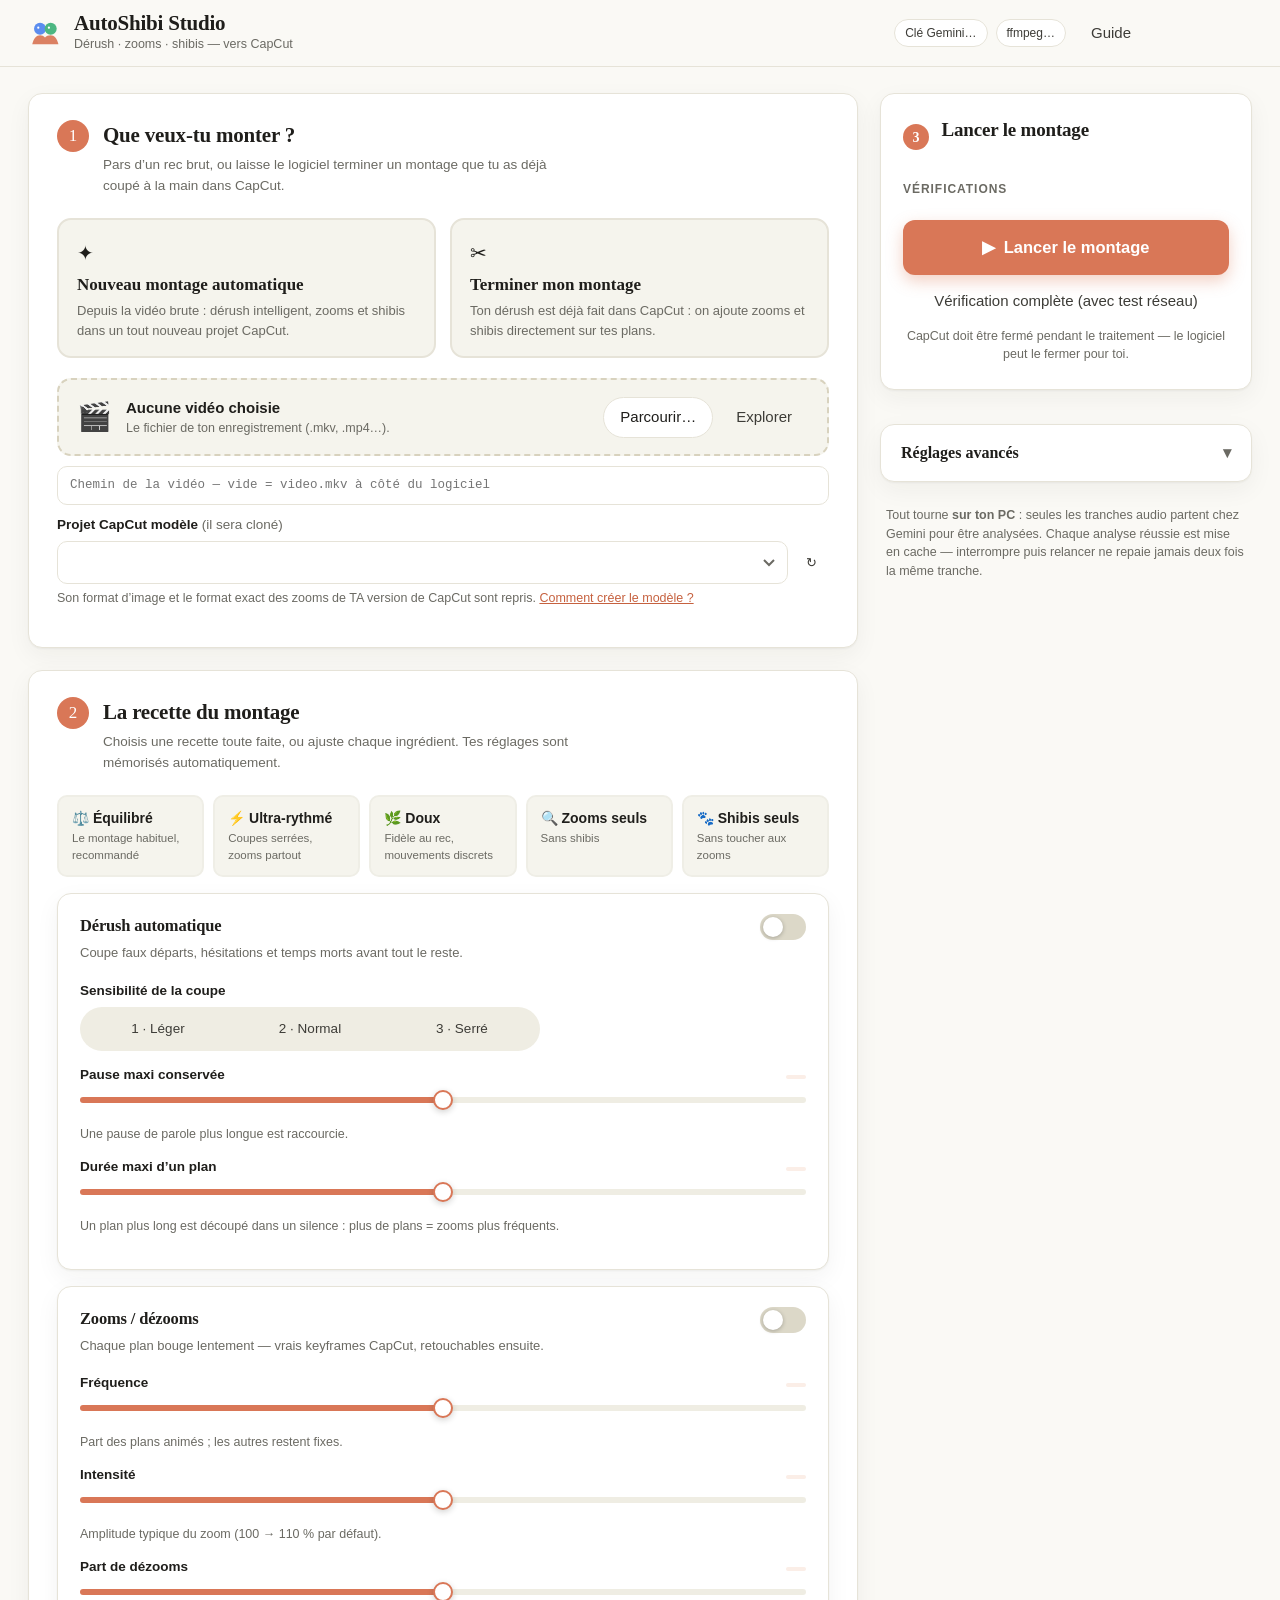
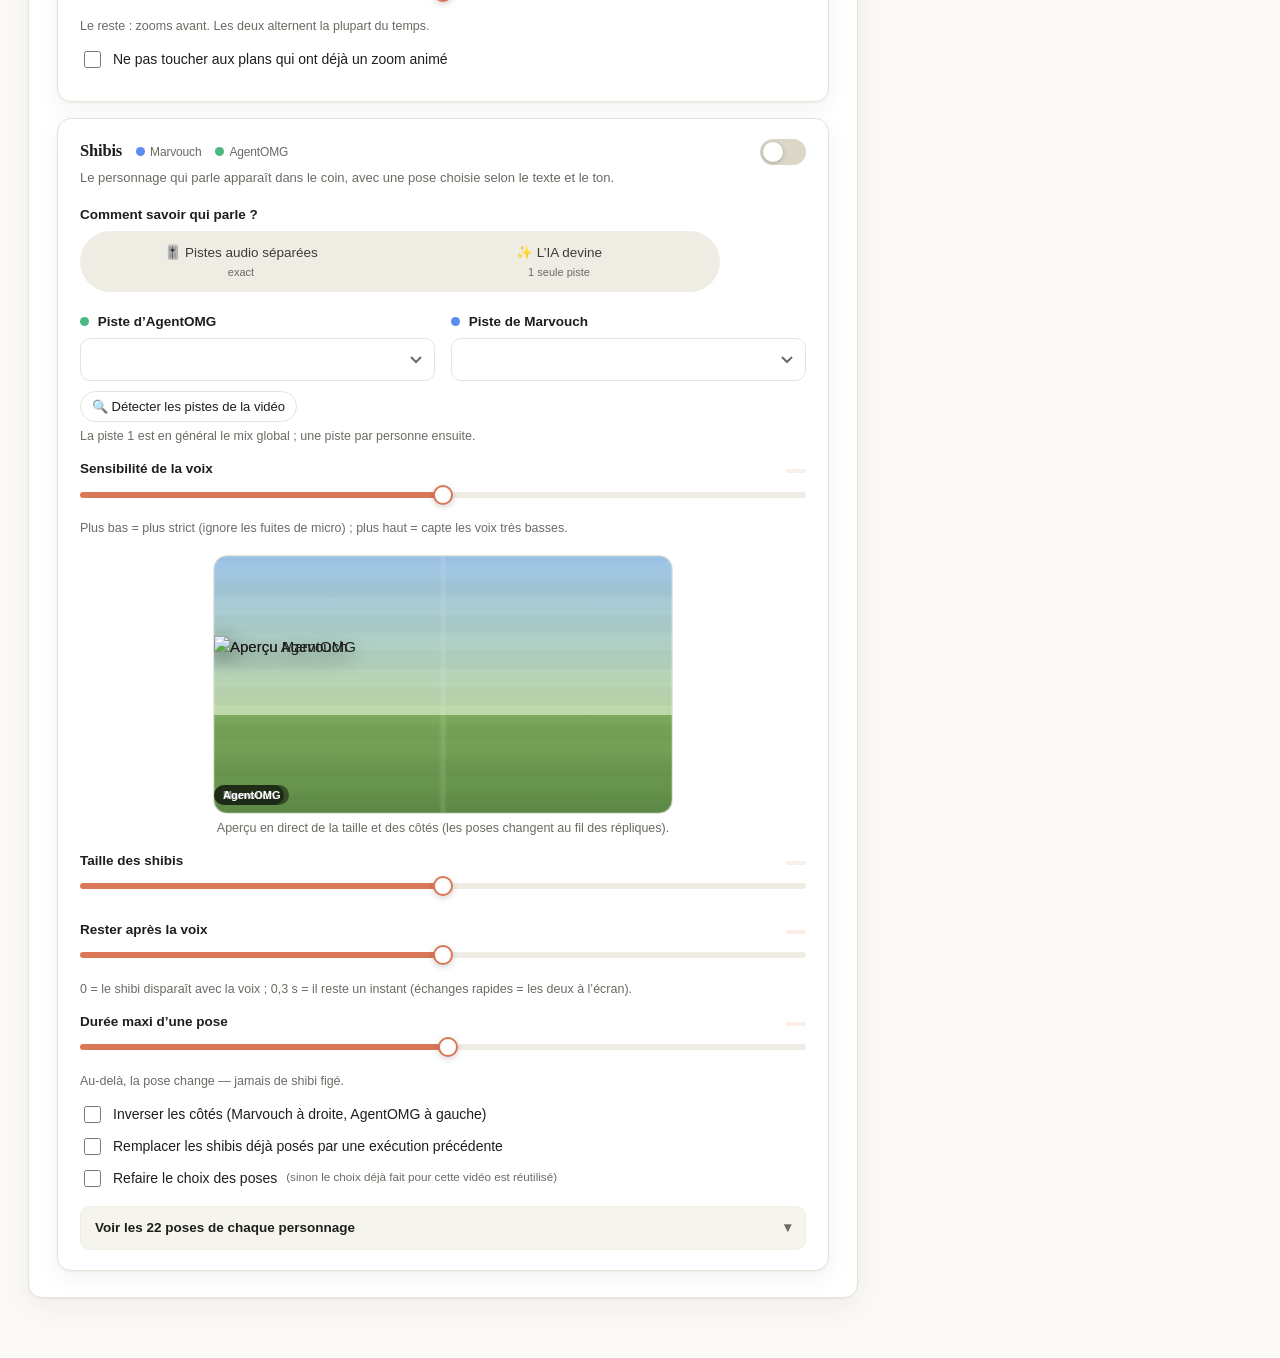
==== autoshibi/web/index.html @ ce138eea "Ajout des fichiers AutoShibi Studio" ====
<!DOCTYPE html>
<html lang="fr">
<head>
<meta charset="utf-8">
<meta name="viewport" content="width=device-width, initial-scale=1">
<title>AutoShibi Studio — Montage automatique CapCut</title>
<link rel="stylesheet" href="app.css">
</head>
<body>

<header class="topbar">
  <div class="brand">
    <div class="logo" aria-hidden="true">
      <svg viewBox="0 0 48 48" width="34" height="34">
        <circle cx="17" cy="18" r="8.5" fill="#5B8DEF"/>
        <circle cx="32" cy="18" r="8.5" fill="#4CB782"/>
        <path d="M6 40c2-9 6-13 11-13 3 0 5 1.2 7 3.4C26 28.2 28.4 27 32 27c5 0 9 4 11 13z" fill="#D97757" opacity=".92"/>
        <circle cx="14.5" cy="16.5" r="1.6" fill="#fff"/><circle cx="29.5" cy="16.5" r="1.6" fill="#fff"/>
      </svg>
    </div>
    <div>
      <h1>AutoShibi Studio</h1>
      <p>Dérush · zooms · shibis — vers CapCut</p>
    </div>
  </div>
  <div class="top-actions">
    <span id="pillDemo" class="pill pill-demo" hidden>◆ Mode démo — aperçu</span>
    <span id="pillKey" class="pill">Clé Gemini…</span>
    <span id="pillFfmpeg" class="pill">ffmpeg…</span>
    <button id="btnGuide" class="btn btn-ghost" type="button">Guide</button>
    <span id="savedHint" class="saved-hint" aria-live="polite"></span>
  </div>
</header>

<!-- ============================ VUE CONFIGURATION ============================ -->
<main id="viewSetup" class="layout">
  <div class="col-main">

    <!-- Étape 1 · Source -->
    <section class="step card-in">
      <div class="step-head"><span class="step-num">1</span>
        <div><h2>Que veux-tu monter&nbsp;?</h2>
        <p class="step-sub">Pars d’un rec brut, ou laisse le logiciel terminer un montage que tu as déjà coupé à la main dans CapCut.</p></div>
      </div>

      <div class="mode-cards" role="radiogroup" aria-label="Mode">
        <button type="button" class="mode-card" id="modeGenerate" role="radio">
          <span class="mode-ico">✦</span>
          <span class="mode-title">Nouveau montage automatique</span>
          <span class="mode-desc">Depuis la vidéo brute&nbsp;: dérush intelligent, zooms et shibis dans un tout nouveau projet CapCut.</span>
          <span class="mode-check">✓</span>
        </button>
        <button type="button" class="mode-card" id="modeEdit" role="radio">
          <span class="mode-ico">✂</span>
          <span class="mode-title">Terminer mon montage</span>
          <span class="mode-desc">Ton dérush est déjà fait dans CapCut&nbsp;: on ajoute zooms et shibis directement sur tes plans.</span>
          <span class="mode-check">✓</span>
        </button>
      </div>

      <!-- mode génération -->
      <div id="srcGenerate" class="source-panel">
        <div id="dropVideo" class="dropzone" tabindex="0">
          <div class="dz-ico">🎬</div>
          <div class="dz-body">
            <div id="videoName" class="dz-name">Aucune vidéo choisie</div>
            <div id="videoMeta" class="dz-meta">Le fichier de ton enregistrement (.mkv, .mp4…).</div>
          </div>
          <div class="dz-actions">
            <button type="button" class="btn btn-secondary" id="btnPickVideo">Parcourir…</button>
            <button type="button" class="btn btn-ghost" id="btnBrowseVideo">Explorer</button>
          </div>
        </div>
        <input id="inVideo" class="path-input mono" type="text" placeholder="Chemin de la vidéo — vide = video.mkv à côté du logiciel" spellcheck="false">
        <div class="field-row">
          <div class="field grow">
            <label for="selTemplate">Projet CapCut modèle <span class="opt">(il sera cloné)</span></label>
            <div class="with-btn"><select id="selTemplate"></select>
              <button type="button" class="btn btn-small btn-ghost" id="btnRefreshTpl" title="Rafraîchir la liste">↻</button></div>
            <p class="hint">Son format d’image et le format exact des zooms de TA version de CapCut sont repris. <a href="#" id="linkTemplateGuide">Comment créer le modèle&nbsp;?</a></p>
          </div>
        </div>
      </div>

      <!-- mode édition -->
      <div id="srcEdit" class="source-panel" hidden>
        <div class="field">
          <label>Ton projet CapCut déjà monté</label>
          <div class="with-btn">
            <input id="projSearch" type="search" placeholder="Rechercher un projet…" class="grow">
            <button type="button" class="btn btn-small btn-ghost" id="btnRefreshProjects" title="Rafraîchir la liste">↻</button>
          </div>
        </div>
        <div id="projectList" class="project-list" role="listbox" aria-label="Projets CapCut"></div>
        <p id="projectInfo" class="proj-info"></p>

        <label class="switch-row">
          <span class="switch"><input type="checkbox" id="swCopy"><span></span></span>
          <span><strong>Travailler sur une copie</strong><br><small id="copyHint">Ton projet d’origine n’est pas touché&nbsp;: le résultat est un nouveau projet «&nbsp;-AutoShibi-&nbsp;».</small></span>
        </label>

        <div class="field-row">
          <div class="field grow">
            <label for="selTemplateEdit">Projet modèle <span class="opt">(facultatif)</span></label>
            <select id="selTemplateEdit"></select>
            <p class="hint">Copie le format exact des zooms si ton projet n’a encore aucun keyframe d’échelle.</p>
          </div>
          <div class="field grow">
            <label for="inVideoEdit">Vidéo source <span class="opt">(facultatif)</span></label>
            <div class="with-btn"><input id="inVideoEdit" class="mono grow" type="text" placeholder="Vide = détectée depuis le projet" spellcheck="false">
              <button type="button" class="btn btn-small btn-secondary" id="btnPickVideoEdit">Parcourir…</button></div>
          </div>
        </div>
      </div>
    </section>

    <!-- Étape 2 · Recette -->
    <section class="step card-in">
      <div class="step-head"><span class="step-num">2</span>
        <div><h2>La recette du montage</h2>
        <p class="step-sub">Choisis une recette toute faite, ou ajuste chaque ingrédient. Tes réglages sont mémorisés automatiquement.</p></div>
      </div>

      <div id="presetRow" class="preset-row">
        <button type="button" data-preset="equilibre" class="preset"><strong>⚖️ Équilibré</strong><small>Le montage habituel, recommandé</small></button>
        <button type="button" data-preset="rythme" class="preset"><strong>⚡ Ultra-rythmé</strong><small>Coupes serrées, zooms partout</small></button>
        <button type="button" data-preset="doux" class="preset"><strong>🌿 Doux</strong><small>Fidèle au rec, mouvements discrets</small></button>
        <button type="button" data-preset="zooms" class="preset"><strong>🔍 Zooms seuls</strong><small>Sans shibis</small></button>
        <button type="button" data-preset="shibis" class="preset"><strong>🐾 Shibis seuls</strong><small>Sans toucher aux zooms</small></button>
      </div>

      <!-- Dérush -->
      <div class="card" id="cardDerush">
        <div class="card-head">
          <div><h3>Dérush automatique</h3><p>Coupe faux départs, hésitations et temps morts avant tout le reste.</p></div>
          <label class="switch"><input type="checkbox" id="swDerush"><span></span></label>
        </div>
        <div class="card-body" id="bodyDerush">
          <div class="field">
            <label>Sensibilité de la coupe</label>
            <div class="segmented" id="segLevel">
              <button type="button" data-level="1">1 · Léger</button>
              <button type="button" data-level="2">2 · Normal</button>
              <button type="button" data-level="3">3 · Serré</button>
            </div>
            <p class="hint" id="levelHint"></p>
          </div>
          <div class="slider" data-slider>
            <div class="slider-top"><label for="rgMaxPause">Pause maxi conservée</label><output id="outMaxPause"></output></div>
            <input type="range" id="rgMaxPause" min="0.2" max="1.5" step="0.05">
            <p class="hint">Une pause de parole plus longue est raccourcie.</p>
          </div>
          <div class="slider" data-slider>
            <div class="slider-top"><label for="rgMaxShot">Durée maxi d’un plan</label><output id="outMaxShot"></output></div>
            <input type="range" id="rgMaxShot" min="3" max="15" step="0.5">
            <p class="hint">Un plan plus long est découpé dans un silence&nbsp;: plus de plans = zooms plus fréquents.</p>
          </div>
        </div>
      </div>

      <!-- Zooms -->
      <div class="card">
        <div class="card-head">
          <div><h3>Zooms / dézooms</h3><p>Chaque plan bouge lentement — vrais keyframes CapCut, retouchables ensuite.</p></div>
          <label class="switch"><input type="checkbox" id="swZoom"><span></span></label>
        </div>
        <div class="card-body" id="bodyZoom">
          <div class="slider" data-slider>
            <div class="slider-top"><label for="rgZoomCoverage">Fréquence</label><output id="outZoomCoverage"></output></div>
            <input type="range" id="rgZoomCoverage" min="0" max="1" step="0.05">
            <p class="hint">Part des plans animés&nbsp;; les autres restent fixes.</p>
          </div>
          <div class="slider" data-slider>
            <div class="slider-top"><label for="rgZoomIntensity">Intensité</label><output id="outZoomIntensity"></output></div>
            <input type="range" id="rgZoomIntensity" min="0" max="2" step="0.1">
            <p class="hint">Amplitude typique du zoom (100&nbsp;→&nbsp;110&nbsp;% par défaut).</p>
          </div>
          <div class="slider" data-slider>
            <div class="slider-top"><label for="rgZoomOut">Part de dézooms</label><output id="outZoomOut"></output></div>
            <input type="range" id="rgZoomOut" min="0" max="1" step="0.05">
            <p class="hint">Le reste&nbsp;: zooms avant. Les deux alternent la plupart du temps.</p>
          </div>
          <label class="check-row" id="rowKeepZoom"><input type="checkbox" id="chkKeepZoom"> Ne pas toucher aux plans qui ont déjà un zoom animé</label>
        </div>
      </div>

      <!-- Shibis -->
      <div class="card">
        <div class="card-head">
          <div><h3>Shibis <span class="who"><i class="dot dot-bleu"></i>Marvouch</span> <span class="who"><i class="dot dot-vert"></i>AgentOMG</span></h3>
          <p>Le personnage qui parle apparaît dans le coin, avec une pose choisie selon le texte et le ton.</p></div>
          <label class="switch"><input type="checkbox" id="swShibi"><span></span></label>
        </div>
        <div class="card-body" id="bodyShibi">
          <div class="field">
            <label>Comment savoir qui parle&nbsp;?</label>
            <div class="segmented grow" id="segSource">
              <button type="button" data-source="tracks">🎚️ Pistes audio séparées <small>exact</small></button>
              <button type="button" data-source="ai">✨ L’IA devine <small>1 seule piste</small></button>
            </div>
          </div>

          <div id="tracksPanel">
            <div class="field-row">
              <div class="field grow"><label for="selTrackOmg"><i class="dot dot-vert"></i> Piste d’AgentOMG</label>
                <select id="selTrackOmg"></select></div>
              <div class="field grow"><label for="selTrackMarv"><i class="dot dot-bleu"></i> Piste de Marvouch</label>
                <select id="selTrackMarv"></select></div>
            </div>
            <button type="button" class="btn btn-secondary btn-small" id="btnDetectTracks">🔍 Détecter les pistes de la vidéo</button>
            <div id="trackLevels" class="track-levels"></div>
            <p class="hint" id="tracksHint">La piste 1 est en général le mix global&nbsp;; une piste par personne ensuite.</p>
            <div class="slider" data-slider>
              <div class="slider-top"><label for="rgVad">Sensibilité de la voix</label><output id="outVad"></output></div>
              <input type="range" id="rgVad" min="12" max="40" step="1">
              <p class="hint">Plus bas = plus strict (ignore les fuites de micro)&nbsp;; plus haut = capte les voix très basses.</p>
            </div>
          </div>

          <div class="stage-wrap">
            <div class="stage" id="stage">
              <div class="stage-game"></div>
              <img id="stageMarv" class="stage-shibi" alt="Aperçu Marvouch">
              <img id="stageOmg" class="stage-shibi" alt="Aperçu AgentOMG">
              <span class="stage-name" id="stageNameMarv">Marvouch</span>
              <span class="stage-name" id="stageNameOmg">AgentOMG</span>
            </div>
            <p class="hint center">Aperçu en direct de la taille et des côtés (les poses changent au fil des répliques).</p>
          </div>

          <div class="slider" data-slider>
            <div class="slider-top"><label for="rgShibiScale">Taille des shibis</label><output id="outShibiScale"></output></div>
            <input type="range" id="rgShibiScale" min="0.5" max="1.5" step="0.05">
          </div>
          <div class="slider" data-slider>
            <div class="slider-top"><label for="rgLinger">Rester après la voix</label><output id="outLinger"></output></div>
            <input type="range" id="rgLinger" min="0" max="1" step="0.05">
            <p class="hint">0 = le shibi disparaît avec la voix&nbsp;; 0,3&nbsp;s = il reste un instant (échanges rapides = les deux à l’écran).</p>
          </div>
          <div class="slider" data-slider>
            <div class="slider-top"><label for="rgMaxHold">Durée maxi d’une pose</label><output id="outMaxHold"></output></div>
            <input type="range" id="rgMaxHold" min="1.5" max="8" step="0.1">
            <p class="hint">Au-delà, la pose change — jamais de shibi figé.</p>
          </div>
          <label class="check-row"><input type="checkbox" id="chkSwap"> Inverser les côtés (Marvouch à droite, AgentOMG à gauche)</label>
          <label class="check-row" id="rowReplace"><input type="checkbox" id="chkReplace"> Remplacer les shibis déjà posés par une exécution précédente</label>
          <label class="check-row"><input type="checkbox" id="chkRepick"> Refaire le choix des poses <small class="opt">(sinon le choix déjà fait pour cette vidéo est réutilisé)</small></label>

          <details class="accordion" id="galleryDetails">
            <summary>Voir les 22 poses de chaque personnage</summary>
            <div class="gallery-block"><h4><i class="dot dot-vert"></i> AgentOMG</h4><div id="galleryOmg" class="gallery"></div></div>
            <div class="gallery-block"><h4><i class="dot dot-bleu"></i> Marvouch</h4><div id="galleryMarv" class="gallery"></div></div>
          </details>
        </div>
      </div>
    </section>
  </div>

  <!-- Colonne de lancement -->
  <aside class="col-side">
    <div class="launch card-in">
      <h2><span class="step-num small">3</span> Lancer le montage</h2>
      <ul id="sumLines" class="sum-lines"></ul>
      <div id="estimateBox" class="estimate"></div>
      <h3 class="mini-title">Vérifications</h3>
      <ul id="preflightList" class="preflight"></ul>
      <button type="button" id="btnRun" class="btn btn-primary btn-big">▶&ensp;Lancer le montage</button>
      <button type="button" id="btnCheck" class="btn btn-ghost w_full">Vérification complète (avec test réseau)</button>
      <p class="hint center">CapCut doit être fermé pendant le traitement — le logiciel peut le fermer pour toi.</p>
    </div>

    <details class="card advanced card-in" id="advancedCard">
      <summary>Réglages avancés</summary>
      <div class="adv-body">
        <div class="field">
          <label for="inApiKey">Clé API Gemini</label>
          <div class="with-btn"><input id="inApiKey" class="grow mono" type="password" placeholder="Colle ta clé (aistudio.google.com/apikey)" autocomplete="off">
            <button type="button" class="btn btn-small btn-ghost" id="btnShowKey">Afficher</button></div>
          <p class="hint" id="keyHint">Enregistrée dans .env sur ton PC uniquement, jamais envoyée ailleurs qu’à Google.</p>
        </div>
        <div class="field">
          <label for="inProjectsDir">Dossier des projets CapCut</label>
          <div class="with-btn"><input id="inProjectsDir" class="grow mono" type="text" placeholder="Vide = détecté automatiquement" spellcheck="false">
            <button type="button" class="btn btn-small btn-secondary" id="btnPickDir">Parcourir…</button></div>
          <p class="hint" id="projectsDirHint"></p>
        </div>
        <div class="slider" data-slider>
          <div class="slider-top"><label for="rgWorkers">Requêtes Gemini en parallèle</label><output id="outWorkers"></output></div>
          <input type="range" id="rgWorkers" min="1" max="6" step="1">
          <p class="hint">Plus = plus vite. Baisse si Gemini répond «&nbsp;429 / quota&nbsp;».</p>
        </div>
        <label class="check-row"><input type="checkbox" id="chkClose"> Fermer CapCut automatiquement</label>
        <label class="check-row"><input type="checkbox" id="chkOpen"> Rouvrir CapCut à la fin</label>
        <label class="check-row"><input type="checkbox" id="chkFresh"> Tout refaire <small class="opt">(vider le cache de cette vidéo au lancement)</small></label>
        <div class="adv-actions">
          <button type="button" class="btn btn-small btn-secondary" id="btnClearCache">Vider le cache de la vidéo</button>
          <button type="button" class="btn btn-small btn-ghost" id="btnOpenBase">Ouvrir le dossier du logiciel</button>
        </div>
      </div>
    </details>

    <p class="footnote">Tout tourne <strong>sur ton PC</strong>&nbsp;: seules les tranches audio partent chez Gemini pour être analysées. Chaque analyse réussie est mise en cache — interrompre puis relancer ne repaie jamais deux fois la même tranche.</p>
  </aside>
</main>

<!-- ============================ VUE EXÉCUTION ============================ -->
<main id="viewRun" class="layout run-layout" hidden>
  <div class="col-main">
    <section class="step">
      <div class="run-head">
        <div>
          <h2 id="runTitle">Montage en cours…</h2>
          <p class="step-sub" id="runSubtitle">Tu peux laisser travailler&nbsp;: ferme même l’onglet, le montage continue.</p>
        </div>
        <div class="run-chips">
          <span class="chip">⏱ <b id="chipElapsed">0:00</b></span>
          <span class="chip" id="chipEtaWrap">Reste <b id="chipEta">~</b></span>
          <span class="chip"><i id="liveDot" class="live-dot"></i><b id="chipActivity">en direct</b></span>
        </div>
      </div>

      <div class="big-progress"><div id="bigBar" class="big-bar"></div><span id="bigPct">0&nbsp;%</span></div>
      <ol id="stageList" class="stages"></ol>

      <div id="donePanel" class="done-panel" hidden>
        <svg class="check-anim" viewBox="0 0 52 52"><circle cx="26" cy="26" r="24"/><path d="M15 27l7.5 7.5L37 19"/></svg>
        <h3 id="doneTitle">Montage terminé 🎉</h3>
        <p id="doneText"></p>
        <div id="doneStats" class="stats-grid"></div>
        <div class="done-actions">
          <button type="button" class="btn btn-primary" id="btnOpenCapcutDone">Ouvrir CapCut</button>
          <button type="button" class="btn btn-secondary" id="btnOpenProjectDone">Ouvrir le dossier du projet</button>
          <button type="button" class="btn btn-ghost" id="btnAgainDone">Nouveau montage</button>
        </div>
      </div>

      <div id="errorPanel" class="error-panel" hidden>
        <h3 id="errorTitle">Ça s’est arrêté</h3>
        <p id="errorText"></p>
        <p class="hint">Rien n’est perdu&nbsp;: tout ce qui a déjà été analysé est en cache. Corrige le souci puis relance, ça reprend là où ça s’est arrêté.</p>
        <details class="accordion"><summary>Détail technique</summary><pre id="errorDetail" class="mono"></pre></details>
        <div class="done-actions">
          <button type="button" class="btn btn-primary" id="btnRetry">↩ Revenir aux réglages et réessayer</button>
        </div>
      </div>

      <div class="run-actions">
        <button type="button" class="btn btn-danger" id="btnCancel">■&ensp;Arrêter</button>
        <button type="button" class="btn btn-ghost" id="btnBackSetup" hidden>← Revenir aux réglages</button>
        <span class="hint" id="cancelHint">Arrêter est propre&nbsp;: le travail déjà fait est conservé en cache.</span>
      </div>
    </section>
  </div>

  <aside class="col-side">
    <div class="card side-card">
      <h3>En ce moment</h3>
      <ul id="liveTasks" class="live-tasks"></ul>
      <p class="hint" id="noTaskHint">Les appels à Gemini et les traitements ffmpeg en cours s’affichent ici, avec leur chronomètre.</p>
    </div>
    <div class="card side-card journal-card">
      <div class="journal-head">
        <h3>Journal</h3>
        <label class="check-row tiny"><input type="checkbox" id="chkAutoscroll" checked> Suivre</label>
        <button type="button" class="btn btn-ghost btn-small" id="btnCopyLog">Copier</button>
      </div>
      <div id="journal" class="journal"></div>
    </div>
  </aside>
</main>

<!-- ============================ MODALES ============================ -->
<div id="browseModal" class="modal-back" hidden>
  <div class="modal" role="dialog" aria-label="Choisir un fichier vidéo">
    <div class="modal-head"><h3>Choisir la vidéo du rec</h3><button class="btn btn-ghost btn-small modal-x" data-close>✕</button></div>
    <div id="browseRoots" class="browse-roots"></div>
    <div class="browse-path"><button type="button" class="btn btn-small btn-ghost" id="btnBrowseUp">↑ Dossier parent</button><span id="browsePath" class="mono"></span></div>
    <div id="browseList" class="browse-list"></div>
    <div class="modal-foot"><span class="hint">Clique un dossier pour l’ouvrir, une vidéo pour la choisir.</span>
      <button type="button" class="btn btn-secondary" data-close>Annuler</button></div>
  </div>
</div>

<div id="helpModal" class="modal-back" hidden>
  <div class="modal guide" role="dialog" aria-label="Guide">
    <div class="modal-head"><h3>Guide rapide</h3><button class="btn btn-ghost btn-small modal-x" data-close>✕</button></div>
    <div class="guide-body">
      <h4>Le projet CapCut « modèle » (une seule fois, ≈ 3 minutes)</h4>
      <p>Le logiciel clone ce projet&nbsp;: il y reprend le format d’image et surtout <strong>le format exact des keyframes de TA version de CapCut</strong>. Sans lui, pas de zooms animés fiables.</p>
      <ol>
        <li>CapCut → nouveau projet, choisis le <strong>format voulu</strong> (16:9, 9:16…).</li>
        <li>Importe n’importe quelle vidéo, pose-la sur la piste principale <strong>en un seul clip, sans coupe</strong>.</li>
        <li>Sélectionne le clip, active le keyframe «&nbsp;Échelle&nbsp;»&nbsp;: au début un keyframe à <strong>100&nbsp;%</strong>, à la fin une échelle de <strong>110&nbsp;%</strong>.</li>
        <li>Nomme le projet <strong>AutoShibi-V4</strong>.</li>
        <li>Reviens à l’accueil et <strong>ferme CapCut</strong>.</li>
      </ol>
      <h4>Les deux modes</h4>
      <p><strong>Nouveau montage</strong>&nbsp;: dérush + zooms + shibis depuis le rec brut, dans un nouveau projet cloné du modèle.<br>
      <strong>Terminer mon montage</strong>&nbsp;: tu as déjà coupé à la main dans CapCut — on ajoute zooms et shibis sur TES plans (même en désordre), sur 2 nouvelles pistes, avec sauvegarde avant. Relancer remplace les anciens shibis.</p>
      <h4>Qui parle&nbsp;?</h4>
      <p>Avec les <strong>pistes audio séparées</strong> de ton rec (une par personne), le logiciel <em>sait</em> qui parle — aucun shibi inversé, et les deux s’affichent ensemble quand ils parlent en même temps. Sans pistes séparées, Gemini devine (moins fiable).</p>
      <h4>Si quelque chose coince</h4>
      <ul>
        <li><strong>Zooms figés</strong> → le modèle n’a pas son keyframe d’exemple (étape 3 ci-dessus).</li>
        <li><strong>Shibis inversés</strong> → échange les numéros de pistes des deux personnages.</li>
        <li><strong>Un shibi sans voix</strong> → fuite du micro voisin&nbsp;: baisse «&nbsp;Sensibilité de la voix&nbsp;» (ex. 20). Voix douce manquée&nbsp;: monte-la (ex. 30).</li>
        <li><strong>429 / quota Gemini</strong> → le logiciel patiente et change de modèle tout seul&nbsp;; tu peux aussi baisser les requêtes parallèles (Avancé).</li>
        <li><strong>Annuler une modification</strong> → recopie les fichiers du dossier <span class="mono">_autoshibi_backups</span> dans le projet (CapCut fermé), ou travaille sur une copie.</li>
      </ul>
    </div>
    <div class="modal-foot"><span></span><button type="button" class="btn btn-primary" data-close>Compris&nbsp;!</button></div>
  </div>
</div>

<div id="toasts" class="toasts" aria-live="polite"></div>

<script src="app.js"></script>
</body>
</html>
---- autoshibi/web/app.css ----
/* AutoShibi Studio 2 — thème clair « Claude » : crème chaud, clay, serif éditorial */
:root{
  --bg:#FAF9F5; --surface:#FFFFFF; --surface-2:#F5F4ED; --surface-3:#EFEDE3;
  --ink:#1F1E1B; --ink-2:#3D3C37; --muted:#6B6A63; --line:#E6E3D8; --line-soft:#EFEEE6;
  --accent:#D97757; --accent-2:#C6613F; --accent-soft:#FBEEE7;
  --ok:#2F7D4F; --ok-soft:#E9F4ED; --warn:#A9711A; --warn-soft:#FBF3E0;
  --err:#B3261E; --err-soft:#FBECEA;
  --bleu:#5B8DEF; --vert:#4CB782;
  --radius:14px; --radius-s:10px;
  --shadow:0 1px 2px rgba(31,30,27,.05), 0 8px 24px rgba(31,30,27,.05);
  --shadow-lg:0 12px 40px rgba(31,30,27,.14);
  --serif:"Iowan Old Style", Georgia, "Times New Roman", serif;
  --sans:-apple-system, "Segoe UI", Roboto, "Helvetica Neue", Arial, sans-serif;
  --mono:ui-monospace, "Cascadia Code", Consolas, "SF Mono", monospace;
  --shibi-scale:1;
}
*{box-sizing:border-box}
html{scroll-behavior:smooth}
body{margin:0;background:var(--bg);color:var(--ink);font-family:var(--sans);font-size:15px;line-height:1.5;
  -webkit-font-smoothing:antialiased}
h1,h2,h3{font-family:var(--serif);font-weight:600;letter-spacing:-.01em;margin:0}
h2{font-size:21px} h3{font-size:16.5px}
p{margin:4px 0}
button,input,select,textarea{font:inherit;color:inherit}
.mono{font-family:var(--mono);font-size:12.5px}
a{color:var(--accent-2)}
[hidden]{display:none !important}
.opt{color:var(--muted);font-weight:400}
.hint{color:var(--muted);font-size:12.5px;line-height:1.45;margin-top:5px}
.hint.center{text-align:center}
::selection{background:#F3D9CE}

/* ---------- barre supérieure ---------- */
.topbar{position:sticky;top:0;z-index:40;display:flex;justify-content:space-between;align-items:center;gap:16px;
  padding:12px 28px;background:rgba(250,249,245,.88);backdrop-filter:blur(10px);border-bottom:1px solid var(--line)}
.brand{display:flex;gap:12px;align-items:center}
.logo{display:flex}
.brand h1{font-size:21px;line-height:1.1}
.brand p{margin:0;color:var(--muted);font-size:12.5px}
.top-actions{display:flex;gap:8px;align-items:center;flex-wrap:wrap;justify-content:flex-end}
.pill{font-size:12px;padding:4px 10px;border:1px solid var(--line);border-radius:999px;background:var(--surface);color:var(--ink-2)}
.pill.ok{border-color:#BFE0CC;background:var(--ok-soft);color:var(--ok)}
.pill.ko{border-color:#F2C4C0;background:var(--err-soft);color:var(--err)}
.pill-demo{border-color:#EBD3B8;background:#FDF6E9;color:#8A5A13}
.saved-hint{font-size:12px;color:var(--ok);opacity:0;transition:opacity .4s;min-width:96px;text-align:right}
.saved-hint.show{opacity:1}

/* ---------- boutons ---------- */
.btn{display:inline-flex;align-items:center;justify-content:center;gap:6px;border:1px solid transparent;
  border-radius:999px;padding:8px 16px;cursor:pointer;background:var(--surface);font-weight:500;
  transition:transform .12s ease, background .15s, box-shadow .15s, border-color .15s;text-decoration:none}
.btn:hover{transform:translateY(-1px)}
.btn:active{transform:translateY(0)}
.btn:disabled{opacity:.5;cursor:not-allowed;transform:none}
.btn-primary{background:var(--accent);color:#fff;box-shadow:0 6px 16px rgba(217,119,87,.35)}
.btn-primary:hover{background:var(--accent-2)}
.btn-secondary{background:var(--surface);border-color:var(--line)}
.btn-secondary:hover{background:var(--surface-2)}
.btn-ghost{background:transparent;color:var(--ink-2)}
.btn-ghost:hover{background:var(--surface-3)}
.btn-danger{background:var(--err-soft);color:var(--err);border-color:#F2C4C0}
.btn-danger:hover{background:#F8DCD9}
.btn-big{width:100%;padding:14px 20px;font-size:16.5px;font-weight:600;border-radius:12px;margin-top:14px}
.btn-small{padding:5px 11px;font-size:13px}
.w_full{width:100%;margin-top:6px}

/* ---------- mise en page ---------- */
.layout{display:grid;grid-template-columns:minmax(0,1fr) 372px;gap:22px;max-width:1280px;
  margin:0 auto;padding:26px 28px 60px;align-items:start}
.col-main{display:flex;flex-direction:column;gap:22px;min-width:0}
.col-side{display:flex;flex-direction:column;gap:18px;position:sticky;top:84px}
@media (max-width:1020px){.layout{grid-template-columns:1fr}.col-side{position:static}}
.step,.launch,.card{background:var(--surface);border:1px solid var(--line);border-radius:var(--radius);
  box-shadow:var(--shadow)}
.step{padding:26px 28px}
@keyframes rise{from{opacity:0;transform:translateY(10px)}to{opacity:1;transform:none}}
.card-in{animation:rise .55s ease both}
.col-main .step:nth-child(2){animation-delay:.08s}
.col-side .card-in:nth-child(2){animation-delay:.14s}
.step-head{display:flex;gap:14px;margin-bottom:18px}
.step-num{flex:none;width:32px;height:32px;border-radius:50%;background:var(--accent);color:#fff;
  display:flex;align-items:center;justify-content:center;font-family:var(--serif);font-size:17px}
.step-num.small{width:26px;height:26px;font-size:14px;display:inline-flex;vertical-align:-6px;margin-right:8px}
.step-sub{color:var(--muted);font-size:13.5px;max-width:62ch}

/* ---------- modes ---------- */
.mode-cards{display:grid;grid-template-columns:1fr 1fr;gap:14px;margin-bottom:20px}
@media (max-width:700px){.mode-cards{grid-template-columns:1fr}}
.mode-card{position:relative;text-align:left;background:var(--surface-2);border:2px solid var(--line);
  border-radius:var(--radius);padding:18px 18px 16px;cursor:pointer;display:flex;flex-direction:column;gap:4px;
  transition:border-color .18s, background .18s, transform .15s}
.mode-card:hover{transform:translateY(-2px);border-color:#D8D2BE}
.mode-card.active{border-color:var(--accent);background:var(--accent-soft)}
.mode-ico{font-size:20px}
.mode-title{font-family:var(--serif);font-size:17px;font-weight:600}
.mode-desc{color:var(--muted);font-size:13px}
.mode-check{position:absolute;top:12px;right:12px;width:24px;height:24px;border-radius:50%;background:var(--accent);
  color:#fff;display:flex;align-items:center;justify-content:center;font-size:14px;opacity:0;transform:scale(.5);
  transition:all .2s cubic-bezier(.34,1.56,.64,1)}
.mode-card.active .mode-check{opacity:1;transform:scale(1)}
.source-panel{animation:rise .35s ease both}

/* ---------- dropzone vidéo ---------- */
.dropzone{display:flex;gap:14px;align-items:center;border:2px dashed #D8D2BE;border-radius:var(--radius);
  padding:16px 18px;background:var(--surface-2);transition:border-color .15s, background .15s;cursor:pointer}
.dropzone:hover,.dropzone:focus-visible{border-color:var(--accent);background:var(--accent-soft);outline:none}
.dz-ico{font-size:28px}
.dz-body{flex:1;min-width:0}
.dz-name{font-weight:600;overflow:hidden;text-overflow:ellipsis;white-space:nowrap}
.dz-meta{color:var(--muted);font-size:12.5px}
.dz-actions{display:flex;gap:6px;flex-wrap:wrap}
.path-input{width:100%;margin-top:10px}

/* ---------- champs ---------- */
input[type=text],input[type=search],input[type=password],select{
  background:var(--surface);border:1px solid var(--line);border-radius:var(--radius-s);padding:9px 12px;
  transition:border-color .15s, box-shadow .15s;min-width:0}
input[type=text]:focus,input[type=search]:focus,input[type=password]:focus,select:focus{
  outline:none;border-color:var(--accent);box-shadow:0 0 0 3px rgba(217,119,87,.18)}
select{appearance:none;background-image:url("data:image/svg+xml,%3Csvg xmlns='http://www.w3.org/2000/svg' width='12' height='8'%3E%3Cpath d='M1 1l5 5 5-5' fill='none' stroke='%236B6A63' stroke-width='2'/%3E%3C/svg%3E");
  background-repeat:no-repeat;background-position:right 12px center;padding-right:34px;width:100%;cursor:pointer}
.field{margin:10px 0}
.field label{display:block;font-weight:600;font-size:13.5px;margin-bottom:6px}
.field input{width:100%}
.field-row{display:flex;gap:16px;flex-wrap:wrap}
.field.grow,.with-btn .grow{flex:1}
.with-btn{display:flex;gap:6px;align-items:stretch}
.with-btn select,.with-btn input{flex:1}

/* projets */
.project-list{display:flex;flex-direction:column;gap:8px;max-height:264px;overflow:auto;margin-top:6px;padding:2px}
.proj-item{display:flex;justify-content:space-between;gap:12px;align-items:center;text-align:left;width:100%;
  background:var(--surface-2);border:2px solid var(--line-soft);border-radius:var(--radius-s);padding:10px 14px;
  cursor:pointer;transition:border-color .15s, background .15s}
.proj-item:hover{border-color:#D8D2BE}
.proj-item.active{border-color:var(--accent);background:var(--accent-soft)}
.proj-item .p-name{font-weight:600;overflow:hidden;text-overflow:ellipsis;white-space:nowrap}
.proj-item .p-date{color:var(--muted);font-size:12px;flex:none}
.proj-info{margin-top:10px;font-size:13.5px;background:var(--ok-soft);border:1px solid #CFE8D8;color:#235C3B;
  border-radius:var(--radius-s);padding:9px 12px}
.proj-info.warn{background:var(--warn-soft);border-color:#EBD9AE;color:#7A5510}
.proj-info:empty{display:none}
.empty-list{color:var(--muted);text-align:center;padding:18px;font-size:13.5px}

/* switches & checks */
.switch{position:relative;display:inline-flex;flex:none;cursor:pointer}
.switch input{opacity:0;width:0;height:0;position:absolute}
.switch span{width:46px;height:26px;border-radius:999px;background:#DCD8C8;transition:background .2s;position:relative}
.switch span::after{content:"";position:absolute;top:3px;left:3px;width:20px;height:20px;border-radius:50%;
  background:#fff;box-shadow:0 1px 4px rgba(0,0,0,.25);transition:left .22s cubic-bezier(.34,1.4,.64,1)}
.switch input:checked+span{background:var(--accent)}
.switch input:checked+span::after{left:23px}
.switch input:focus-visible+span{box-shadow:0 0 0 3px rgba(217,119,87,.3)}
.switch-row{display:flex;gap:12px;align-items:flex-start;background:var(--surface-2);border:1px solid var(--line-soft);
  border-radius:var(--radius-s);padding:12px 14px;margin:14px 0;cursor:pointer;font-size:14px}
.switch-row small{color:var(--muted)}
.check-row{display:flex;gap:9px;align-items:flex-start;cursor:pointer;margin:10px 0;font-size:14px}
.check-row input{width:17px;height:17px;margin-top:2px;accent-color:var(--accent);flex:none}
.check-row.tiny{font-size:12.5px;margin:0;align-items:center}
.check-row.tiny input{width:14px;height:14px;margin:0}

/* ---------- cartes ingrédients ---------- */
.card{padding:20px 22px;margin-top:16px}
.card-head{display:flex;justify-content:space-between;gap:16px;align-items:flex-start}
.card-head p{color:var(--muted);font-size:13px}
.card-body{margin-top:14px;animation:rise .3s ease both}
.card.off .card-body{opacity:.42;pointer-events:none;filter:saturate(.4)}
.card-body{transition:opacity .25s}
.who{font-size:12px;color:var(--muted);margin-left:10px;font-weight:400;font-family:var(--sans)}
.dot{display:inline-block;width:9px;height:9px;border-radius:50%;margin-right:5px;vertical-align:baseline}
.dot-bleu{background:var(--bleu)} .dot-vert{background:var(--vert)}

.preset-row{display:grid;grid-template-columns:repeat(auto-fit,minmax(128px,1fr));gap:9px;margin-bottom:6px}
.preset{display:flex;flex-direction:column;gap:1px;text-align:left;background:var(--surface-2);border:2px solid var(--line-soft);
  border-radius:var(--radius-s);padding:11px 13px;cursor:pointer;transition:all .15s}
.preset strong{font-size:14px}.preset small{color:var(--muted);font-size:11.5px}
.preset:hover{border-color:#D8D2BE;transform:translateY(-1px)}
.preset.active{border-color:var(--accent);background:var(--accent-soft)}

.segmented{display:flex;background:var(--surface-3);border-radius:999px;padding:4px;gap:4px;max-width:460px}
.segmented.grow{max-width:640px}
.segmented button{flex:1;border:0;background:transparent;border-radius:999px;padding:8px 10px;cursor:pointer;
  font-weight:500;font-size:13.5px;color:var(--ink-2);transition:all .18s}
.segmented button small{display:block;font-size:11px;color:var(--muted);font-weight:400}
.segmented button.active{background:var(--surface);color:var(--ink);box-shadow:0 2px 8px rgba(31,30,27,.12)}

/* sliders */
.slider{margin:14px 0}
.slider-top{display:flex;justify-content:space-between;align-items:baseline}
.slider-top label{font-weight:600;font-size:13.5px}
.slider output{font-weight:700;color:var(--accent-2);font-size:13.5px;background:var(--accent-soft);
  border-radius:999px;padding:2px 10px}
input[type=range]{-webkit-appearance:none;appearance:none;width:100%;height:26px;background:transparent;cursor:pointer;margin:2px 0}
input[type=range]::-webkit-slider-runnable-track{height:6px;border-radius:999px;
  background:linear-gradient(to right,var(--accent) var(--fill,50%),var(--surface-3) var(--fill,50%))}
input[type=range]::-webkit-slider-thumb{-webkit-appearance:none;width:20px;height:20px;margin-top:-7px;border-radius:50%;
  background:#fff;border:2px solid var(--accent);box-shadow:0 2px 6px rgba(31,30,27,.2);transition:transform .12s}
input[type=range]:active::-webkit-slider-thumb{transform:scale(1.2)}
input[type=range]::-moz-range-track{height:6px;border-radius:999px;background:var(--surface-3)}
input[type=range]::-moz-range-progress{height:6px;border-radius:999px;background:var(--accent)}
input[type=range]::-moz-range-thumb{width:16px;height:16px;border-radius:50%;background:#fff;border:2px solid var(--accent)}

/* pistes */
.track-levels{display:flex;flex-direction:column;gap:7px;margin-top:12px}
.track-levels:empty{display:none}
.tl-row{display:grid;grid-template-columns:150px 1fr 128px;gap:10px;align-items:center;font-size:12.5px}
.tl-bar{height:10px;background:var(--surface-3);border-radius:999px;overflow:hidden}
.tl-fill{display:block;height:100%;border-radius:999px;background:linear-gradient(90deg,#E9B44C,var(--accent));width:0;transition:width .8s ease}
.tl-fill.voice{background:linear-gradient(90deg,#7FB3F7,var(--bleu))}
@keyframes shimmer{from{background-position:200% 0}to{background-position:-200% 0}}
.skeleton{height:14px;border-radius:7px;margin:8px 0;
  background:linear-gradient(90deg,var(--surface-3) 25%,#F8F7F1 50%,var(--surface-3) 75%);background-size:200% 100%;
  animation:shimmer 1.3s infinite}

/* aperçu scène shibi */
.stage-wrap{margin:18px auto 4px;max-width:460px}
.stage{position:relative;aspect-ratio:16/9;border-radius:var(--radius);overflow:hidden;border:1px solid var(--line);
  background:linear-gradient(180deg,#9DC4E8 0%,#BFD9A8 62%,#7CA95C 62%,#5E8C46 100%);box-shadow:inset 0 0 0 1px rgba(255,255,255,.2)}
.stage-game{position:absolute;inset:0;opacity:.5;
  background:
   linear-gradient(90deg,transparent 49%,rgba(255,255,255,.25) 50%,transparent 51%),
   repeating-linear-gradient(0deg,rgba(0,0,0,.05) 0 18px,transparent 18px 36px)}
.stage-shibi{position:absolute;bottom:-3%;height:calc(72% * var(--shibi-scale));max-height:96%;
  transition:height .35s ease, left .6s cubic-bezier(.4,0,.2,1), right .6s cubic-bezier(.4,0,.2,1), opacity .3s;
  filter:drop-shadow(0 6px 10px rgba(0,0,0,.35));object-fit:contain}
.stage-name{position:absolute;bottom:8px;font-size:11px;font-weight:700;color:#fff;background:rgba(0,0,0,.45);
  padding:2px 9px;border-radius:999px;transition:left .6s cubic-bezier(.4,0,.2,1), right .6s cubic-bezier(.4,0,.2,1)}

/* galerie */
.accordion{border:1px solid var(--line-soft);border-radius:var(--radius-s);background:var(--surface-2);margin-top:16px}
.accordion>summary{cursor:pointer;padding:11px 14px;font-weight:600;font-size:13.5px;list-style:none}
.accordion>summary::-webkit-details-marker{display:none}
.accordion>summary::after{content:"▾";float:right;color:var(--muted);transition:transform .2s}
.accordion[open]>summary::after{transform:rotate(180deg)}
.gallery-block{padding:4px 14px 12px}
.gallery-block h4{margin:8px 0;font-size:13.5px}
.gallery{display:grid;grid-template-columns:repeat(auto-fill,minmax(62px,1fr));gap:7px}
.gallery figure{margin:0;text-align:center;background:var(--surface);border:1px solid var(--line-soft);border-radius:8px;padding:4px}
.gallery img{width:100%;aspect-ratio:1;object-fit:contain}
.gallery figcaption{font-size:11px;color:var(--muted)}

/* ---------- colonne lancement ---------- */
.launch{padding:22px}
.launch h2{font-size:19px}
.sum-lines{list-style:none;padding:0;margin:14px 0 6px;display:flex;flex-direction:column;gap:7px;font-size:13.5px}
.sum-lines li{display:flex;gap:8px;align-items:flex-start}
.sum-lines li::before{content:"·";color:var(--accent);font-weight:900;margin-top:-3px}
.estimate{background:var(--surface-2);border:1px solid var(--line-soft);border-radius:var(--radius-s);
  padding:10px 13px;font-size:12.5px;color:var(--ink-2);margin:10px 0}
.estimate:empty{display:none}
.mini-title{font-family:var(--sans);font-size:12px;text-transform:uppercase;letter-spacing:.08em;color:var(--muted);margin:16px 0 8px}
.preflight{list-style:none;padding:0;margin:0;display:flex;flex-direction:column;gap:7px;font-size:13px}
.preflight li{display:flex;gap:9px;align-items:flex-start;animation:rise .3s ease both}
.pf-ico{flex:none;width:19px;height:19px;border-radius:50%;display:flex;align-items:center;justify-content:center;font-size:11px;font-weight:800;margin-top:1px}
.pf-ok{background:var(--ok-soft);color:var(--ok)} .pf-warn{background:var(--warn-soft);color:var(--warn)} .pf-fail{background:var(--err-soft);color:var(--err)}
.preflight .pf-hint{display:block;color:var(--muted);font-size:11.5px}
.advanced{padding:0}
.advanced>summary{cursor:pointer;padding:16px 20px;font-family:var(--serif);font-size:16px;font-weight:600;list-style:none}
.advanced>summary::-webkit-details-marker{display:none}
.advanced>summary::after{content:"▾";float:right;color:var(--muted)}
.adv-body{padding:0 20px 18px}
.adv-actions{display:flex;gap:7px;flex-wrap:wrap;margin-top:14px}
.footnote{color:var(--muted);font-size:12.5px;padding:2px 6px}

/* ---------- vue exécution ---------- */
.run-head{display:flex;justify-content:space-between;gap:16px;flex-wrap:wrap;align-items:flex-start}
.run-chips{display:flex;gap:7px;flex-wrap:wrap}
.chip{background:var(--surface-2);border:1px solid var(--line);border-radius:999px;padding:6px 13px;font-size:13px;display:inline-flex;gap:6px;align-items:center}
@keyframes pulseDot{0%,100%{transform:scale(1);opacity:1}50%{transform:scale(1.5);opacity:.55}}
.live-dot{width:9px;height:9px;border-radius:50%;background:var(--ok);animation:pulseDot 1.6s infinite}
.live-dot.stale{background:var(--warn);animation:none}
.big-progress{position:relative;height:42px;background:var(--surface-3);border-radius:999px;overflow:hidden;margin:20px 0 6px}
.big-bar{height:100%;width:0%;border-radius:999px;background:linear-gradient(90deg,var(--accent),#E9A13B);
  transition:width .7s ease;position:relative;overflow:hidden}
@keyframes stripes{from{background-position:0 0}to{background-position:56px 0}}
.big-bar::after{content:"";position:absolute;inset:0;
  background:repeating-linear-gradient(115deg,rgba(255,255,255,.16) 0 14px,transparent 14px 28px);
  background-size:56px 100%;animation:stripes 1.1s linear infinite}
.big-progress span{position:absolute;inset:0;display:flex;align-items:center;justify-content:center;
  font-family:var(--serif);font-size:19px;font-weight:700;color:var(--ink);mix-blend-mode:normal;
  text-shadow:0 1px 8px rgba(250,249,245,.75)}
.stages{list-style:none;padding:0;margin:18px 0 6px;display:flex;flex-direction:column}
.stage-item{display:grid;grid-template-columns:34px 1fr;gap:12px;position:relative;padding:10px 0}
.stage-item:not(:last-child)::before{content:"";position:absolute;left:16px;top:38px;bottom:-8px;width:2px;
  background:var(--line)}
.stage-item.done:not(:last-child)::before{background:#BFE0CC}
.st-ico{width:34px;height:34px;border-radius:50%;background:var(--surface-3);color:var(--muted);z-index:1;
  display:flex;align-items:center;justify-content:center;font-size:14px;font-weight:700;transition:all .3s}
.stage-item.running .st-ico{background:var(--accent);color:#fff;box-shadow:0 0 0 5px rgba(217,119,87,.18)}
@keyframes spinPulse{0%,100%{box-shadow:0 0 0 3px rgba(217,119,87,.22)}50%{box-shadow:0 0 0 7px rgba(217,119,87,.1)}}
.stage-item.running .st-ico{animation:spinPulse 1.8s infinite}
.stage-item.done .st-ico{background:var(--ok);color:#fff}
.st-main{min-width:0}
.st-title{font-weight:600;font-size:15px;display:flex;gap:10px;align-items:baseline;flex-wrap:wrap}
.st-count{color:var(--muted);font-size:12.5px;font-weight:500}
.st-label{color:var(--muted);font-size:13px;min-height:18px}
.st-mini{height:7px;background:var(--surface-3);border-radius:999px;margin-top:6px;overflow:hidden;max-width:420px}
.st-mini>div{height:100%;background:var(--accent);border-radius:999px;width:0;transition:width .5s ease}
.stage-item.done .st-mini>div{background:var(--ok)}

.run-actions{display:flex;gap:10px;align-items:center;margin-top:20px;flex-wrap:wrap}
.side-card{margin-top:0}
.live-tasks{list-style:none;padding:0;margin:12px 0 4px;display:flex;flex-direction:column;gap:9px}
.live-tasks li{display:flex;gap:10px;background:var(--accent-soft);border:1px solid #F3D8C8;border-radius:var(--radius-s);
  padding:9px 12px;font-size:13px;animation:rise .25s ease both;align-items:flex-start}
.task-dot{flex:none;width:9px;height:9px;border-radius:50%;background:var(--accent);margin-top:5px;animation:pulseDot 1.2s infinite}
.task-txt{flex:1;min-width:0}
.task-secs{font-family:var(--mono);font-size:12px;color:var(--accent-2);font-weight:700;flex:none}
.journal-card{display:flex;flex-direction:column}
.journal-head{display:flex;align-items:center;gap:12px}
.journal-head h3{flex:1}
.journal{margin-top:10px;display:flex;flex-direction:column;gap:2px;max-height:520px;overflow:auto;
  font-size:12.8px;padding-right:4px}
.j-line{display:flex;gap:8px;padding:4px 6px;border-radius:6px;animation:rise .25s ease both}
.j-line:hover{background:var(--surface-2)}
.j-time{font-family:var(--mono);color:var(--muted);font-size:11px;flex:none;margin-top:2px}
.j-dot{flex:none;width:7px;height:7px;border-radius:50%;background:#C9C4B0;margin-top:6px}
.j-line.ok .j-dot{background:var(--ok)} .j-line.warn .j-dot{background:#E0A526} .j-line.err .j-dot{background:var(--err)}
.j-line.err{color:var(--err)}

/* fin */
.done-panel,.error-panel{text-align:center;border-radius:var(--radius);padding:26px;margin-top:22px;animation:rise .5s ease both}
.done-panel{background:var(--ok-soft);border:1px solid #CFE8D8}
.error-panel{background:var(--err-soft);border:1px solid #F2C4C0;text-align:left}
.error-panel .accordion{background:#fff}
.check-anim{width:72px;height:72px;margin-bottom:8px}
.check-anim circle{fill:none;stroke:var(--ok);stroke-width:2.5;stroke-dasharray:151;stroke-dashoffset:151;animation:draw .7s ease forwards}
.check-anim path{fill:none;stroke:var(--ok);stroke-width:3.5;stroke-linecap:round;stroke-linejoin:round;
  stroke-dasharray:36;stroke-dashoffset:36;animation:draw .45s .55s ease forwards}
@keyframes draw{to{stroke-dashoffset:0}}
.stats-grid{display:grid;grid-template-columns:repeat(auto-fit,minmax(120px,1fr));gap:10px;margin:18px 0}
.stat{background:#fff;border:1px solid #D8EADF;border-radius:var(--radius-s);padding:12px}
.stat b{display:block;font-family:var(--serif);font-size:21px}
.stat span{color:var(--muted);font-size:12px}
.done-actions{display:flex;gap:9px;justify-content:center;flex-wrap:wrap;margin-top:14px}
.error-panel .done-actions{justify-content:flex-start}
pre.mono{white-space:pre-wrap;word-break:break-word;max-height:220px;overflow:auto;padding:0 14px 12px}

/* ---------- modales ---------- */
.modal-back{position:fixed;inset:0;background:rgba(31,30,27,.42);backdrop-filter:blur(3px);z-index:80;
  display:flex;align-items:center;justify-content:center;padding:20px;animation:fadeIn .2s ease both}
@keyframes fadeIn{from{opacity:0}}
.modal{background:var(--surface);border-radius:18px;box-shadow:var(--shadow-lg);width:min(760px,100%);
  max-height:88vh;display:flex;flex-direction:column;animation:rise .3s ease both}
.modal-head{display:flex;justify-content:space-between;align-items:center;padding:18px 22px 10px}
.modal-foot{display:flex;justify-content:space-between;align-items:center;gap:12px;padding:14px 22px 18px;border-top:1px solid var(--line-soft)}
.browse-roots{display:flex;gap:6px;flex-wrap:wrap;padding:6px 22px}
.browse-roots .btn.active{background:var(--accent-soft);border:1px solid var(--accent)}
.browse-path{display:flex;gap:10px;align-items:center;padding:8px 22px;color:var(--muted);overflow:hidden}
.browse-path .mono{overflow:hidden;text-overflow:ellipsis;white-space:nowrap}
.browse-list{overflow:auto;padding:4px 14px 12px;display:flex;flex-direction:column}
.browse-item{display:flex;gap:10px;align-items:center;padding:9px 10px;border-radius:8px;cursor:pointer;border:0;background:none;text-align:left;width:100%}
.browse-item:hover{background:var(--surface-2)}
.browse-item .b-size{margin-left:auto;color:var(--muted);font-size:12px;flex:none}
.browse-item .b-name{overflow:hidden;text-overflow:ellipsis;white-space:nowrap}
.guide-body{padding:4px 24px 10px;overflow:auto;font-size:14px}
.guide-body h4{font-family:var(--serif);margin:18px 0 6px;font-size:16px}
.guide-body li{margin:5px 0}

/* toasts */
.toasts{position:fixed;right:20px;bottom:20px;z-index:100;display:flex;flex-direction:column;gap:8px}
.toast{background:var(--ink);color:#FAF9F5;border-radius:12px;padding:12px 16px;font-size:13.5px;max-width:380px;
  box-shadow:var(--shadow-lg);animation:rise .3s ease both}
.toast.err{background:var(--err)}
.toast.ok{background:#235C3B}

@media (prefers-reduced-motion:reduce){
  *,*::before,*::after{animation-duration:.01s !important;animation-iteration-count:1 !important;transition-duration:.01s !important}
}
@media (max-width:640px){
  .layout{padding:18px 14px 44px}.step{padding:20px 16px}.topbar{padding:10px 14px}
  .tl-row{grid-template-columns:100px 1fr 90px}
}
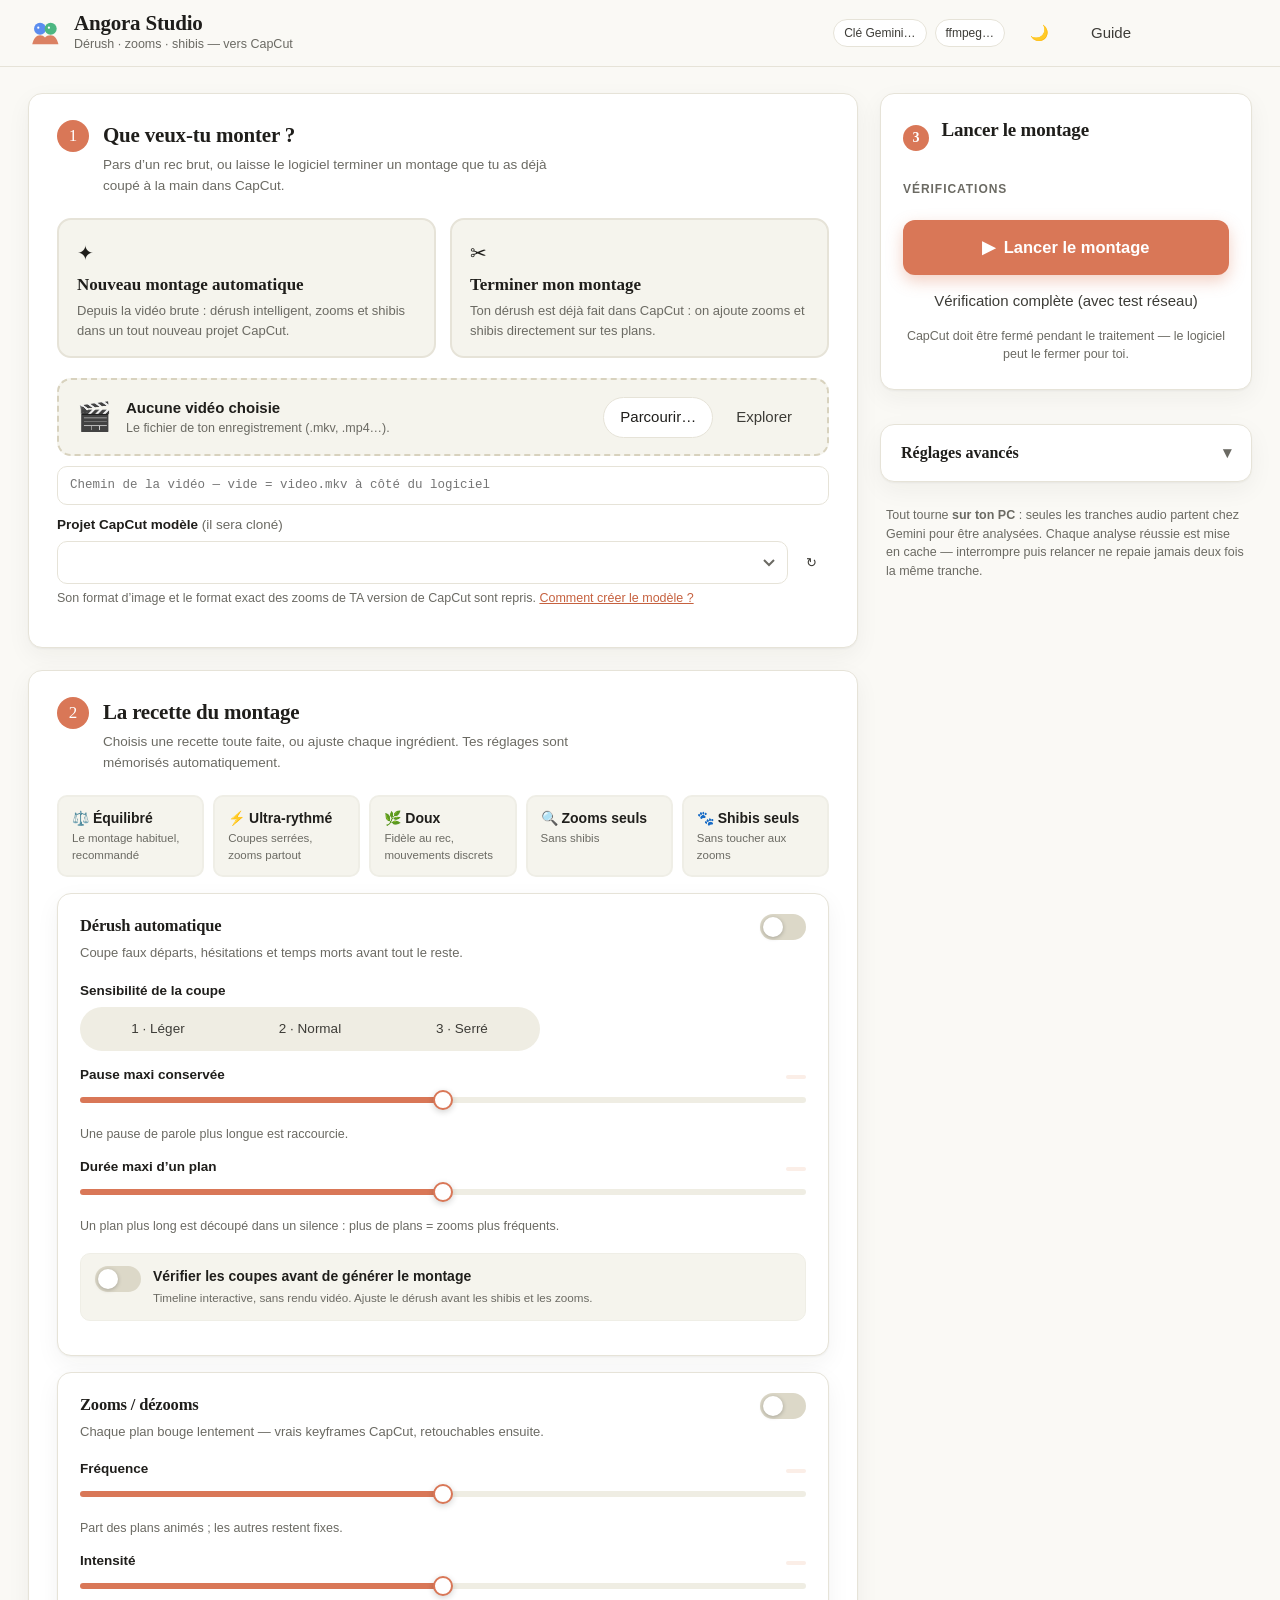
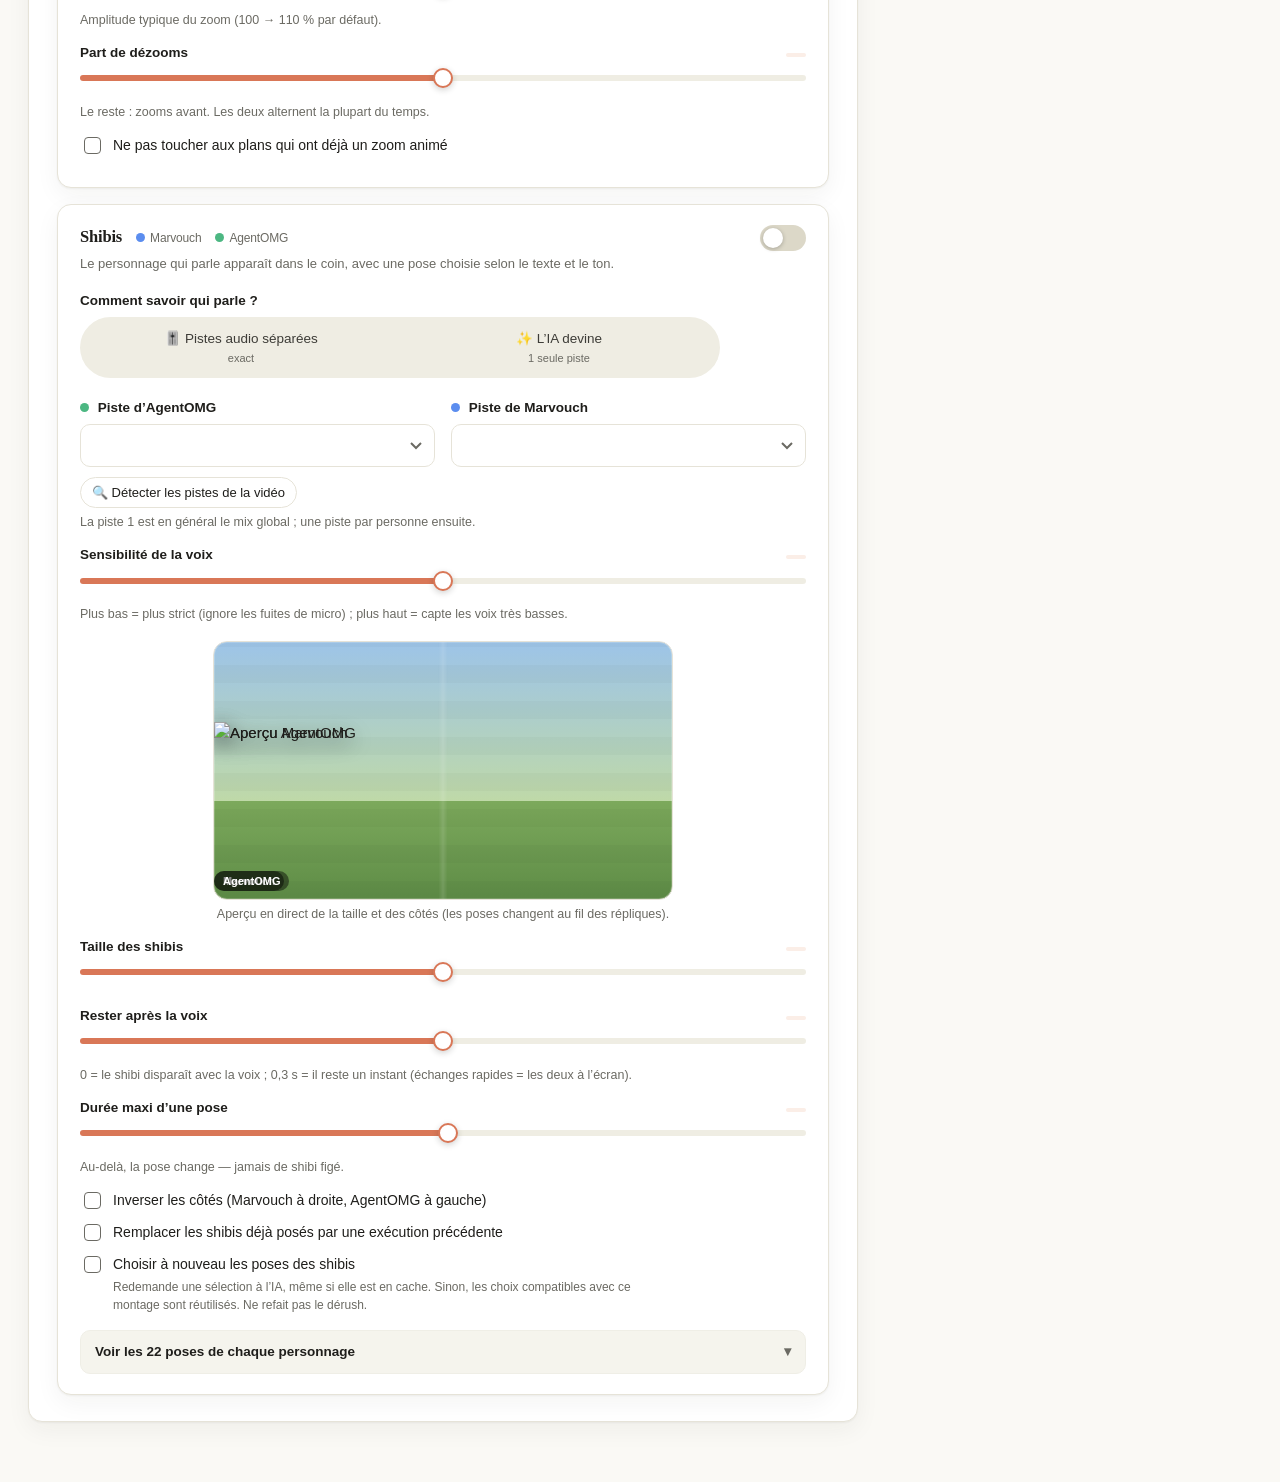
==== commit 6f8e9bb3: "Ajout des fichiers AutoShibi Studio V2" ====
--- a/autoshibi/web/index.html
+++ b/autoshibi/web/index.html
@@ -3,7 +3,7 @@
 <head>
 <meta charset="utf-8">
 <meta name="viewport" content="width=device-width, initial-scale=1">
-<title>AutoShibi Studio — Montage automatique CapCut</title>
+<title>Angora Studio — Montage automatique CapCut</title>
 <link rel="stylesheet" href="app.css">
 </head>
 <body>
@@ -19,7 +19,7 @@
       </svg>
     </div>
     <div>
-      <h1>AutoShibi Studio</h1>
+      <h1>Angora Studio</h1>
       <p>Dérush · zooms · shibis — vers CapCut</p>
     </div>
   </div>
@@ -27,6 +27,7 @@
     <span id="pillDemo" class="pill pill-demo" hidden>◆ Mode démo — aperçu</span>
     <span id="pillKey" class="pill">Clé Gemini…</span>
     <span id="pillFfmpeg" class="pill">ffmpeg…</span>
+    <button id="btnTheme" class="btn btn-ghost" type="button" title="Basculer clair/sombre">🌙</button>
     <button id="btnGuide" class="btn btn-ghost" type="button">Guide</button>
     <span id="savedHint" class="saved-hint" aria-live="polite"></span>
   </div>
@@ -96,7 +97,7 @@
 
         <label class="switch-row">
           <span class="switch"><input type="checkbox" id="swCopy"><span></span></span>
-          <span><strong>Travailler sur une copie</strong><br><small id="copyHint">Ton projet d’origine n’est pas touché&nbsp;: le résultat est un nouveau projet «&nbsp;-AutoShibi-&nbsp;».</small></span>
+          <span><strong>Travailler sur une copie</strong><br><small id="copyHint">Ton projet d’origine n’est pas touché&nbsp;: le résultat est un nouveau projet «&nbsp;-Angora-&nbsp;».</small></span>
         </label>
 
         <div class="field-row">
@@ -155,6 +156,8 @@
             <input type="range" id="rgMaxShot" min="3" max="15" step="0.5">
             <p class="hint">Un plan plus long est découpé dans un silence&nbsp;: plus de plans = zooms plus fréquents.</p>
           </div>
+          <label class="switch-row" style="margin-top:18px"><span class="switch"><input type="checkbox" id="chkManualVerify"><span></span></span><span><b>Vérifier les coupes avant de générer le montage</b><br><small class="opt">Timeline interactive, sans rendu vidéo. Ajuste le dérush avant les shibis et les zooms.</small></span></label>
+
         </div>
       </div>
 
@@ -244,7 +247,7 @@
           </div>
           <label class="check-row"><input type="checkbox" id="chkSwap"> Inverser les côtés (Marvouch à droite, AgentOMG à gauche)</label>
           <label class="check-row" id="rowReplace"><input type="checkbox" id="chkReplace"> Remplacer les shibis déjà posés par une exécution précédente</label>
-          <label class="check-row"><input type="checkbox" id="chkRepick"> Refaire le choix des poses <small class="opt">(sinon le choix déjà fait pour cette vidéo est réutilisé)</small></label>
+          <label class="check-row"><input type="checkbox" id="chkRepick" aria-describedby="repickHelp"><span class="repick-label"><span>Choisir à nouveau les poses des shibis</span><small class="opt" id="repickHelp">Redemande une sélection à l’IA, même si elle est en cache. Sinon, les choix compatibles avec ce montage sont réutilisés. Ne refait pas le dérush.</small></span></label>
 
           <details class="accordion" id="galleryDetails">
             <summary>Voir les 22 poses de chaque personnage</summary>
@@ -322,6 +325,20 @@
       <div class="big-progress"><div id="bigBar" class="big-bar"></div><span id="bigPct">0&nbsp;%</span></div>
       <ol id="stageList" class="stages"></ol>
 
+      <section id="cutEditor" class="cut-editor" hidden aria-label="Vérifier le dérush">
+        <div class="cut-heading"><div><span class="cut-eyebrow">À TOI DE JOUER · AVANT SHIBIS & ZOOMS</span><h2>Vérifier le dérush</h2><p class="hint">La sélection suit la lecture : garde ou coupe le passage en cours sans mettre en pause. Glisse une frontière pour l’ajuster.</p></div><span class="chip">⏸ En attente de toi</span></div>
+        <div class="cut-summary" id="cutSummary"></div>
+        <details class="cut-player"><summary>▶ Lire la vidéo source · sans conversion</summary><video id="cutVideo" controls preload="none"></video><p class="hint" id="cutVideoHint">La lecture dépend du codec du fichier. Aucun rendu n’est lancé si le navigateur ne le lit pas.</p><label class="check-row tiny"><input type="checkbox" id="cutSkip" checked> Sauter les passages coupés pendant la lecture</label><p class="hint">Décoche cette option pour lire aussi les passages retirés et les restaurer à la volée.</p></details>
+        <div class="cut-tools"><button class="btn btn-secondary btn-small" id="cutUndo" title="Ctrl+Z">↶ Annuler</button><button class="btn btn-ghost btn-small" id="cutRedo" title="Ctrl+Maj+Z">↷ Rétablir</button><span class="cut-spacer"></span><label class="check-row tiny"><input id="cutSnap" type="checkbox" checked> Aimant silences</label><button class="btn btn-ghost btn-small" id="cutZoomOut" aria-label="Dézoomer">−</button><span id="cutZoomLabel">Vue entière</span><button class="btn btn-ghost btn-small" id="cutZoomIn" aria-label="Zoomer">+</button></div>
+        <div class="cut-canvas-wrap"><canvas id="cutCanvas" height="170" tabindex="0" aria-label="Timeline du dérush. Sélectionne un segment ou utilise les boutons précédent et suivant."></canvas></div>
+        <div class="cut-nav"><span id="cutViewStart">0:00</span><input id="cutPan" type="range" min="0" max="1000" value="0" aria-label="Déplacer la fenêtre de timeline"><span id="cutViewEnd"></span></div>
+        <p class="hint" id="cutWaveStatus">La timeline est prête. La forme d’onde arrive en arrière-plan.</p>
+        <div class="cut-selection"><div><b id="cutSelection">Sélectionne un segment</b><div class="hint" id="cutSnapHint">Vert = gardé · Gris hachuré = coupé · Orange = sélection</div></div><div class="cut-tools"><button class="btn btn-ghost btn-small" id="cutPrev" aria-label="Segment précédent">←</button><button class="btn btn-ghost btn-small" id="cutNext" aria-label="Segment suivant">→</button><button class="btn btn-secondary btn-small" id="cutToggle">Garder / Couper</button><button class="btn btn-ghost btn-small" id="cutSplit">Scinder au curseur</button></div></div>
+        <div class="cut-footer"><button class="btn btn-ghost btn-small" id="cutReset">Revenir au dérush IA</button><span class="hint">Modifications sauvegardées dans cet onglet · Ctrl+Z pour annuler</span><button class="btn btn-primary" id="cutCommit">Valider et générer le montage →</button></div>
+        <p class="hint" id="cutError" role="alert"></p>
+      </section>
+
+
       <div id="donePanel" class="done-panel" hidden>
         <svg class="check-anim" viewBox="0 0 52 52"><circle cx="26" cy="26" r="24"/><path d="M15 27l7.5 7.5L37 19"/></svg>
         <h3 id="doneTitle">Montage terminé 🎉</h3>
@@ -349,6 +366,8 @@
         <button type="button" class="btn btn-ghost" id="btnBackSetup" hidden>← Revenir aux réglages</button>
         <span class="hint" id="cancelHint">Arrêter est propre&nbsp;: le travail déjà fait est conservé en cache.</span>
       </div>
+
+
     </section>
   </div>
 
@@ -414,6 +433,7 @@
 
 <div id="toasts" class="toasts" aria-live="polite"></div>
 
+<script src="verify.js"></script>
 <script src="app.js"></script>
 </body>
 </html>
--- a/autoshibi/web/app.css
+++ b/autoshibi/web/app.css
@@ -1,4 +1,4 @@
-/* AutoShibi Studio 2 — thème clair « Claude » : crème chaud, clay, serif éditorial */
+/* Angora Studio — thème clair « Claude » : crème chaud, clay, serif éditorial */
 :root{
   --bg:#FAF9F5; --surface:#FFFFFF; --surface-2:#F5F4ED; --surface-3:#EFEDE3;
   --ink:#1F1E1B; --ink-2:#3D3C37; --muted:#6B6A63; --line:#E6E3D8; --line-soft:#EFEEE6;
@@ -14,6 +14,22 @@
   --mono:ui-monospace, "Cascadia Code", Consolas, "SF Mono", monospace;
   --shibi-scale:1;
 }
+/* ---------- thème sombre (Claude dark) ---------- */
+[data-theme="dark"]{
+  --bg:#1E1E1B; --surface:#2B2A27; --surface-2:#322F2B; --surface-3:#3A3730;
+  --ink:#F0ECE2; --ink-2:#D6D0C2; --muted:#9A958C; --line:#3E3B37; --line-soft:#33312E;
+  --accent:#E08A6D; --accent-2:#D97757; --accent-soft:#3D2B24;
+  --ok:#4CB87A; --ok-soft:#203326; --warn:#E5B043; --warn-soft:#332D1A;
+  --err:#E85D4D; --err-soft:#3A2220;
+  --shadow:0 1px 2px rgba(0,0,0,.25), 0 8px 24px rgba(0,0,0,.35);
+  --shadow-lg:0 12px 40px rgba(0,0,0,.5);
+}
+[data-theme="dark"] .topbar{background:rgba(30,30,27,.88)}
+[data-theme="dark"] .dropzone{border-color:#4A4742}
+[data-theme="dark"] .pill{color:var(--ink-2)}
+[data-theme="dark"] .toast{background:#2B2A27;color:var(--ink);border:1px solid var(--line)}
+[data-theme="dark"] ::selection{background:#4A372F}
+[data-theme="dark"] select{background-image:url("data:image/svg+xml,%3Csvg xmlns='http://www.w3.org/2000/svg' width='12' height='8'%3E%3Cpath d='M1 1l5 5 5-5' fill='none' stroke='%239A958C' stroke-width='2'/%3E%3C/svg%3E")} 
 *{box-sizing:border-box}
 html{scroll-behavior:smooth}
 body{margin:0;background:var(--bg);color:var(--ink);font-family:var(--sans);font-size:15px;line-height:1.5;
@@ -136,7 +152,7 @@
 .proj-item.active{border-color:var(--accent);background:var(--accent-soft)}
 .proj-item .p-name{font-weight:600;overflow:hidden;text-overflow:ellipsis;white-space:nowrap}
 .proj-item .p-date{color:var(--muted);font-size:12px;flex:none}
-.proj-info{margin-top:10px;font-size:13.5px;background:var(--ok-soft);border:1px solid #CFE8D8;color:#235C3B;
+.proj-info{margin-top:10px;font-size:13.5px;background:var(--ok-soft);border:1px solid var(--line);color:var(--ok);
   border-radius:var(--radius-s);padding:9px 12px}
 .proj-info.warn{background:var(--warn-soft);border-color:#EBD9AE;color:#7A5510}
 .proj-info:empty{display:none}
@@ -322,15 +338,15 @@
 .done-panel,.error-panel{text-align:center;border-radius:var(--radius);padding:26px;margin-top:22px;animation:rise .5s ease both}
 .done-panel{background:var(--ok-soft);border:1px solid #CFE8D8}
 .error-panel{background:var(--err-soft);border:1px solid #F2C4C0;text-align:left}
-.error-panel .accordion{background:#fff}
+.error-panel .accordion{background:var(--surface)}
 .check-anim{width:72px;height:72px;margin-bottom:8px}
 .check-anim circle{fill:none;stroke:var(--ok);stroke-width:2.5;stroke-dasharray:151;stroke-dashoffset:151;animation:draw .7s ease forwards}
 .check-anim path{fill:none;stroke:var(--ok);stroke-width:3.5;stroke-linecap:round;stroke-linejoin:round;
   stroke-dasharray:36;stroke-dashoffset:36;animation:draw .45s .55s ease forwards}
 @keyframes draw{to{stroke-dashoffset:0}}
 .stats-grid{display:grid;grid-template-columns:repeat(auto-fit,minmax(120px,1fr));gap:10px;margin:18px 0}
-.stat{background:#fff;border:1px solid #D8EADF;border-radius:var(--radius-s);padding:12px}
-.stat b{display:block;font-family:var(--serif);font-size:21px}
+.stat{background:var(--surface);color:var(--ink);border:1px solid var(--line);border-radius:var(--radius-s);padding:12px}
+.stat b{color:var(--ink);display:block;font-family:var(--serif);font-size:21px}
 .stat span{color:var(--muted);font-size:12px}
 .done-actions{display:flex;gap:9px;justify-content:center;flex-wrap:wrap;margin-top:14px}
 .error-panel .done-actions{justify-content:flex-start}
@@ -371,3 +387,32 @@
   .layout{padding:18px 14px 44px}.step{padding:20px 16px}.topbar{padding:10px 14px}
   .tl-row{grid-template-columns:100px 1fr 90px}
 }
+
+/* Source-time verification — no rendered preview */
+.cut-editor{margin:22px -10px 8px;padding:22px;border:1px solid var(--accent);border-radius:16px;background:var(--surface);box-shadow:0 5px 28px #00000008}
+.cut-heading{display:flex;justify-content:space-between;gap:14px;align-items:start}.cut-heading h2{margin:7px 0}.cut-eyebrow{font-size:10px;font-weight:700;letter-spacing:1.2px;color:var(--accent)}
+.cut-summary{font-size:13px;padding:12px 0;color:var(--ink-2);font-weight:600}
+.cut-player{border:1px solid var(--line);border-radius:10px;padding:12px;margin:0 0 14px;background:var(--surface-2)}.cut-player summary{cursor:pointer;font-size:13px;font-weight:600}.cut-player video{display:block;width:100%;max-height:330px;background:#151512;margin:12px 0;border-radius:6px}
+.cut-tools{display:flex;gap:7px;align-items:center;flex-wrap:wrap;font-size:12px}.cut-spacer{flex:1}.cut-canvas-wrap{margin-top:12px;border:1px solid var(--line);border-radius:10px;overflow:hidden}.cut-canvas-wrap canvas{display:block;width:100%;height:170px;touch-action:none;cursor:crosshair}.cut-canvas-wrap canvas:focus-visible{outline:2px solid var(--accent);outline-offset:-3px}
+.cut-nav{display:flex;gap:10px;align-items:center;font:11px var(--mono);margin-top:8px}.cut-nav input{flex:1;min-width:50px}
+.cut-selection{display:flex;justify-content:space-between;gap:14px;align-items:center;padding:14px 0;border-top:1px solid var(--line-soft);border-bottom:1px solid var(--line-soft)}.cut-selection b{font-size:13px}.cut-selection .hint{margin-top:5px}.cut-footer{display:flex;flex-wrap:wrap;gap:12px;align-items:center;justify-content:space-between;padding-top:16px}.cut-footer .hint{max-width:200px;font-size:11px}#cutError{color:var(--err)}
+@media(max-width:800px){.cut-editor{padding:14px;margin:16px -8px}.cut-heading,.cut-selection{flex-direction:column}.cut-footer>.btn-primary{width:100%}.cut-heading .chip{font-size:11px}}
+
+/* Theme-aware rounded checkboxes. Toggle switches keep their own styling. */
+.check-row input[type="checkbox"]{
+  -webkit-appearance:none;appearance:none;display:inline-block;position:relative;
+  width:17px;height:17px;min-width:17px;flex-shrink:0;padding:0;
+  border:1.5px solid var(--muted);border-radius:4px;background-color:var(--surface);
+  background-position:center;background-repeat:no-repeat;background-size:12px 12px;
+  cursor:pointer;vertical-align:middle;transition:background-color .12s,border-color .12s,box-shadow .12s;
+}
+.check-row.tiny input[type="checkbox"]{width:15px;height:15px;min-width:15px;border-radius:3px;background-size:11px 11px}
+.check-row input[type="checkbox"]:hover:not(:disabled){border-color:var(--accent)}
+.check-row input[type="checkbox"]:checked{
+  background-color:var(--accent-2);border-color:var(--accent-2);
+  background-image:url("data:image/svg+xml,%3Csvg xmlns='http://www.w3.org/2000/svg' viewBox='0 0 16 16'%3E%3Cpath d='m3 8 3 3 7-7' fill='none' stroke='white' stroke-width='2' stroke-linecap='round' stroke-linejoin='round'/%3E%3C/svg%3E");
+}
+.check-row input[type="checkbox"]:focus-visible{outline:2px solid var(--accent);outline-offset:3px}
+.check-row input[type="checkbox"]:disabled{opacity:.45;cursor:not-allowed}
+.repick-label{display:flex;flex-direction:column;gap:3px}.repick-label small{font-size:12px;line-height:1.5;max-width:540px}
+@media(forced-colors:active){.check-row input[type="checkbox"]{-webkit-appearance:auto;appearance:auto;background-image:none}}
